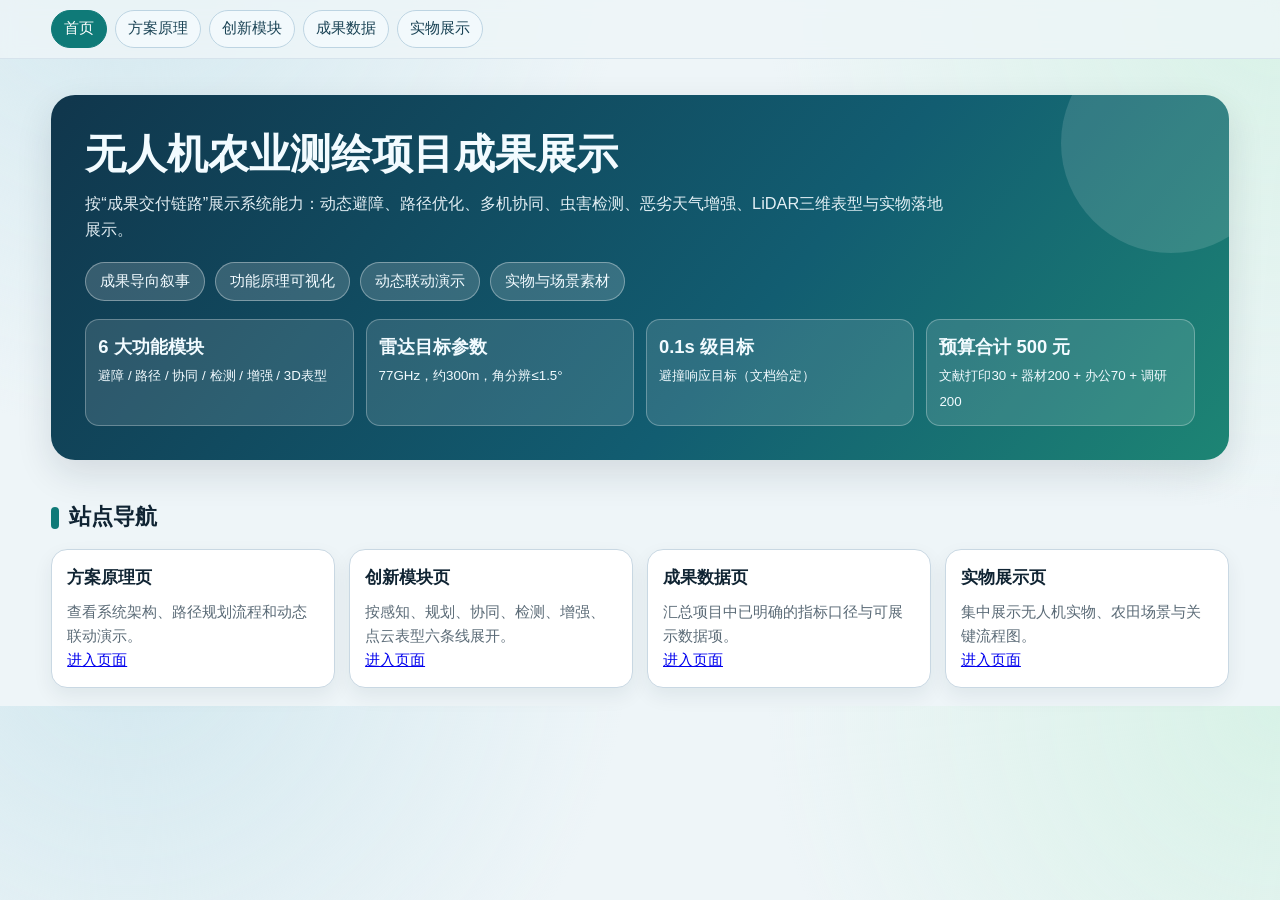
==== index.html @ a12f27b8 "Add files via upload" ====
﻿<!doctype html>
<html lang="zh-CN">
<head>
  <meta charset="UTF-8" />
  <meta name="viewport" content="width=device-width, initial-scale=1" />
  <title>无人机农业测绘项目成果展示</title>
  <link rel="stylesheet" href="styles.css" />
</head>
<body>
  <nav class="topnav"><div class="inner">
    <a class="active" href="index.html">首页</a>
    <a href="principles.html">方案原理</a>
    <a href="modules.html">创新模块</a>
    <a href="results.html">成果数据</a>
    <a href="gallery.html">实物展示</a>
  </div></nav>

  <div class="wrap">
    <header class="hero">
      <div class="hero-main">
        <h1>无人机农业测绘项目成果展示</h1>
        <p class="sub">按“成果交付链路”展示系统能力：动态避障、路径优化、多机协同、虫害检测、恶劣天气增强、LiDAR三维表型与实物落地展示。</p>
        <div class="tag-row">
          <span class="tag">成果导向叙事</span>
          <span class="tag">功能原理可视化</span>
          <span class="tag">动态联动演示</span>
          <span class="tag">实物与场景素材</span>
        </div>
        <div class="kpi-grid">
          <div class="kpi"><b>6 大功能模块</b><small>避障 / 路径 / 协同 / 检测 / 增强 / 3D表型</small></div>
          <div class="kpi"><b>雷达目标参数</b><small>77GHz，约300m，角分辨≤1.5°</small></div>
          <div class="kpi"><b>0.1s 级目标</b><small>避撞响应目标（文档给定）</small></div>
          <div class="kpi"><b>预算合计 500 元</b><small>文献打印30 + 器材200 + 办公70 + 调研200</small></div>
        </div>
      </div>
    </header>

    <section>
      <h2 class="title">站点导航</h2>
      <div class="cards">
        <article class="card"><h3>方案原理页</h3><p>查看系统架构、路径规划流程和动态联动演示。</p><p><a href="principles.html">进入页面</a></p></article>
        <article class="card"><h3>创新模块页</h3><p>按感知、规划、协同、检测、增强、点云表型六条线展开。</p><p><a href="modules.html">进入页面</a></p></article>
        <article class="card"><h3>成果数据页</h3><p>汇总项目中已明确的指标口径与可展示数据项。</p><p><a href="results.html">进入页面</a></p></article>
        <article class="card"><h3>实物展示页</h3><p>集中展示无人机实物、农田场景与关键流程图。</p><p><a href="gallery.html">进入页面</a></p></article>
      </div>
    </section>
  </div>
</body>
</html>
---- styles.css ----
﻿:root {
  --bg: #eef5f8;
  --card: #ffffff;
  --ink: #102433;
  --muted: #5b6b77;
  --line: #c9d8e3;
  --primary: #0f7a78;
  --accent: #f29d38;
  --danger: #d64b3d;
  --ok: #2f9e44;
  --shadow: 0 14px 36px rgba(16, 36, 51, 0.12);
}
* { box-sizing: border-box; }
body {
  margin: 0;
  color: var(--ink);
  font-family: "Source Han Sans CN", "Noto Sans SC", "Microsoft YaHei", sans-serif;
  background:
    radial-gradient(circle at 10% -10%, #d2e8ef 0, transparent 36%),
    radial-gradient(circle at 100% 0%, #d8f2e7 0, transparent 35%),
    var(--bg);
  line-height: 1.6;
}
.wrap { width: min(1180px, 92vw); margin: 0 auto; }
.topnav {
  position: sticky; top: 0; z-index: 50;
  backdrop-filter: blur(8px);
  background: rgba(238,245,248,.8);
  border-bottom: 1px solid #d6e3ec;
}
.topnav .inner { width: min(1180px, 92vw); margin: 0 auto; display: flex; gap: 8px; flex-wrap: wrap; padding: 10px 0; }
.topnav a {
  text-decoration: none;
  color: #194254;
  border: 1px solid #bdd4e2;
  padding: 6px 12px;
  border-radius: 999px;
  font-size: .92rem;
  background: #f2f9fc;
}
.topnav a.active { background: #0f7a78; color: #fff; border-color: #0f7a78; }
.hero { padding: 36px 0 22px; }
.hero-main {
  background: linear-gradient(130deg, #10364c 0%, #125d71 60%, #1d8574 100%);
  color: #f2fbff; border-radius: 24px; box-shadow: var(--shadow);
  padding: 34px; position: relative; overflow: hidden;
}
.hero-main::after {
  content: ""; position: absolute; width: 220px; height: 220px; border-radius: 50%;
  right: -52px; top: -62px; background: rgba(255,255,255,0.13);
}
h1 { margin: 0 0 10px; font-size: clamp(1.7rem, 3.2vw, 2.65rem); line-height: 1.25; }
.sub { margin: 0; font-size: 1.02rem; opacity: .93; max-width: 860px; }
.tag-row { display: flex; flex-wrap: wrap; gap: 10px; margin-top: 20px; }
.tag { background: rgba(255,255,255,.16); border:1px solid rgba(255,255,255,.35); border-radius:999px; padding:7px 14px; font-size:.92rem; }
.kpi-grid { margin-top: 18px; display: grid; grid-template-columns: repeat(auto-fit, minmax(220px, 1fr)); gap: 12px; }
.kpi { background: rgba(255,255,255,.12); border:1px solid rgba(255,255,255,.28); border-radius:14px; padding:12px; }
.kpi b { display:block; font-size:1.15rem; }
section { padding: 18px 0; }
.title { display:flex; align-items:center; gap:10px; margin:0 0 14px; font-size:1.36rem; }
.title::before { content:""; width:8px; height:22px; border-radius:999px; background:var(--primary); }
.cards { display:grid; grid-template-columns: repeat(auto-fit, minmax(240px, 1fr)); gap: 14px; }
.card { background:var(--card); border:1px solid var(--line); border-radius:16px; padding:15px; box-shadow:0 8px 20px rgba(17,37,50,.07); }
.card h3{margin:0 0 8px; font-size:1.04rem}
.card p{margin:0; color:var(--muted); font-size:.95rem}
.run-grid { display:grid; grid-template-columns:1.3fr 1fr; gap:14px; }
.canvas-box, .status-box { background:var(--card); border:1px solid var(--line); border-radius:16px; padding:12px; box-shadow:0 8px 20px rgba(17,37,50,.07); }
#flightCanvas { width:100%; height:340px; border-radius:12px; border:1px solid #d7e4ed; background:linear-gradient(180deg,#f5fbff 0%, #edf7ea 100%); display:block; }
.status-list{margin:0; padding:0; list-style:none}
.status-item{border:1px dashed #d0dce5; border-radius:12px; padding:10px; margin-bottom:10px; display:flex; justify-content:space-between; align-items:center; gap:10px; font-size:.94rem}
.pill{border-radius:999px; padding:3px 9px; font-size:.82rem; border:1px solid transparent; white-space:nowrap}
.pending{color:#8d5f00;background:#fff4d8;border-color:#ffd48a}
.active{color:#005a85;background:#dbf0ff;border-color:#9fd4ff}
.done{color:#1d6b28;background:#def9e3;border-color:#9edda9}
.warn{color:#9a2f25;background:#ffe3df;border-color:#ffb0a6}
.detector {
  background: linear-gradient(rgba(9, 20, 30, 0.34), rgba(9, 20, 30, 0.34)), url('assets/physical/pdf_obj_0104.jpg') center/cover no-repeat;
  border-radius:14px; min-height:210px; position:relative; overflow:hidden; border:1px solid #203243;
}
.detector::before{content:""; position:absolute; inset:0; background:linear-gradient(0deg, transparent 0, rgba(255,255,255,.07) 1px, transparent 2px) 0 0 / 100% 32px}
.bbox{position:absolute; border:2px solid var(--accent); box-shadow:0 0 0 1px rgba(255,255,255,.3) inset; animation:pulse 1.8s infinite ease-in-out}
.bbox:nth-child(2){animation-delay:.5s; border-color:#4cc9f0}
.bbox:nth-child(3){animation-delay:1s; border-color:#f94144}
.bbox-label{position:absolute; left:0; top:-24px; color:#fff; background:rgba(8,18,25,.78); border:1px solid rgba(255,255,255,.28); border-radius:6px; font-size:.72rem; padding:1px 6px; white-space:nowrap}
@keyframes pulse{0%,100%{opacity:.55}50%{opacity:1}}
.img-grid{display:grid; grid-template-columns:repeat(auto-fit,minmax(210px,1fr)); gap:12px}
.shot{position:relative; border-radius:14px; overflow:hidden; border:1px solid var(--line); background:#fff; cursor:zoom-in; min-height:160px}
.shot img{width:100%; height:100%; object-fit:cover; display:block; transition:transform .35s ease}
.shot:hover img{transform:scale(1.06)}
.shot span{position:absolute; left:8px; bottom:8px; background:rgba(9,24,33,.73); color:#fff; border-radius:8px; padding:3px 8px; font-size:.78rem}
.note{color:#6f7f8a; font-size:.92rem}
.table { width: 100%; border-collapse: collapse; background:#fff; border:1px solid var(--line); border-radius:12px; overflow:hidden; }
.table th, .table td { border-bottom:1px solid #dde8ef; padding:10px; text-align:left; }
.table th { background:#f3fafc; }
.lightbox { position:fixed; inset:0; background:rgba(6,17,25,.84); display:none; place-items:center; padding:20px; z-index:99; }
.lightbox.open{display:grid}
.lightbox img{max-width:min(95vw,1200px); max-height:90vh; border-radius:14px; border:2px solid rgba(255,255,255,.35)}
@media (max-width: 900px) {
  .run-grid { grid-template-columns: 1fr; }
  #flightCanvas { height: 280px; }
}
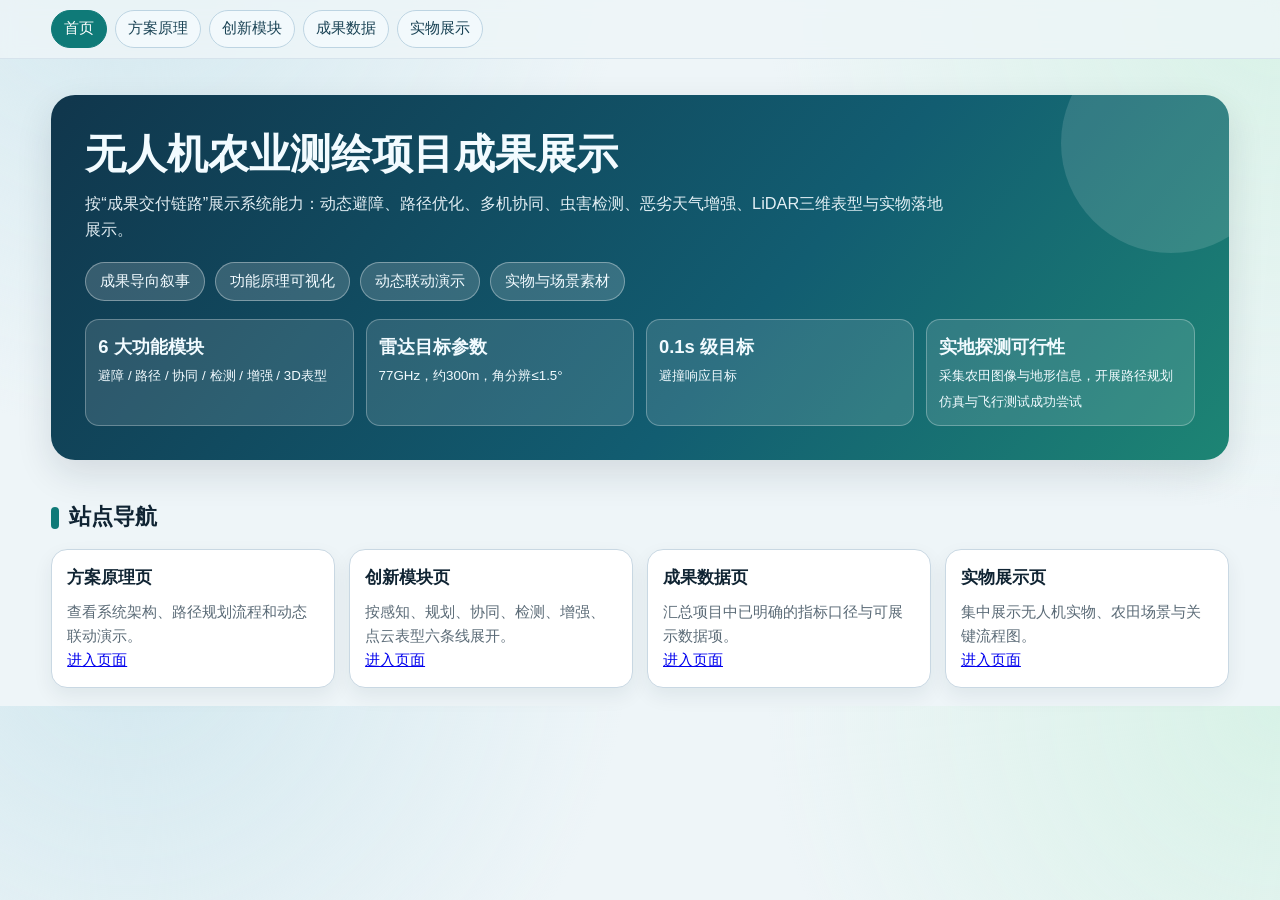
==== commit bca04fdd: "Update index.html" ====
--- a/index.html
+++ b/index.html
@@ -1,49 +1,49 @@
-﻿<!doctype html>
-<html lang="zh-CN">
-<head>
-  <meta charset="UTF-8" />
-  <meta name="viewport" content="width=device-width, initial-scale=1" />
-  <title>无人机农业测绘项目成果展示</title>
-  <link rel="stylesheet" href="styles.css" />
-</head>
-<body>
-  <nav class="topnav"><div class="inner">
-    <a class="active" href="index.html">首页</a>
-    <a href="principles.html">方案原理</a>
-    <a href="modules.html">创新模块</a>
-    <a href="results.html">成果数据</a>
-    <a href="gallery.html">实物展示</a>
-  </div></nav>
-
-  <div class="wrap">
-    <header class="hero">
-      <div class="hero-main">
-        <h1>无人机农业测绘项目成果展示</h1>
-        <p class="sub">按“成果交付链路”展示系统能力：动态避障、路径优化、多机协同、虫害检测、恶劣天气增强、LiDAR三维表型与实物落地展示。</p>
-        <div class="tag-row">
-          <span class="tag">成果导向叙事</span>
-          <span class="tag">功能原理可视化</span>
-          <span class="tag">动态联动演示</span>
-          <span class="tag">实物与场景素材</span>
-        </div>
-        <div class="kpi-grid">
-          <div class="kpi"><b>6 大功能模块</b><small>避障 / 路径 / 协同 / 检测 / 增强 / 3D表型</small></div>
-          <div class="kpi"><b>雷达目标参数</b><small>77GHz，约300m，角分辨≤1.5°</small></div>
-          <div class="kpi"><b>0.1s 级目标</b><small>避撞响应目标（文档给定）</small></div>
-          <div class="kpi"><b>预算合计 500 元</b><small>文献打印30 + 器材200 + 办公70 + 调研200</small></div>
-        </div>
-      </div>
-    </header>
-
-    <section>
-      <h2 class="title">站点导航</h2>
-      <div class="cards">
-        <article class="card"><h3>方案原理页</h3><p>查看系统架构、路径规划流程和动态联动演示。</p><p><a href="principles.html">进入页面</a></p></article>
-        <article class="card"><h3>创新模块页</h3><p>按感知、规划、协同、检测、增强、点云表型六条线展开。</p><p><a href="modules.html">进入页面</a></p></article>
-        <article class="card"><h3>成果数据页</h3><p>汇总项目中已明确的指标口径与可展示数据项。</p><p><a href="results.html">进入页面</a></p></article>
-        <article class="card"><h3>实物展示页</h3><p>集中展示无人机实物、农田场景与关键流程图。</p><p><a href="gallery.html">进入页面</a></p></article>
-      </div>
-    </section>
-  </div>
-</body>
+﻿<!doctype html>
+<html lang="zh-CN">
+<head>
+  <meta charset="UTF-8" />
+  <meta name="viewport" content="width=device-width, initial-scale=1" />
+  <title>无人机农业测绘项目成果展示</title>
+  <link rel="stylesheet" href="styles.css" />
+</head>
+<body>
+  <nav class="topnav"><div class="inner">
+    <a class="active" href="index.html">首页</a>
+    <a href="principles.html">方案原理</a>
+    <a href="modules.html">创新模块</a>
+    <a href="results.html">成果数据</a>
+    <a href="gallery.html">实物展示</a>
+  </div></nav>
+
+  <div class="wrap">
+    <header class="hero">
+      <div class="hero-main">
+        <h1>无人机农业测绘项目成果展示</h1>
+        <p class="sub">按“成果交付链路”展示系统能力：动态避障、路径优化、多机协同、虫害检测、恶劣天气增强、LiDAR三维表型与实物落地展示。</p>
+        <div class="tag-row">
+          <span class="tag">成果导向叙事</span>
+          <span class="tag">功能原理可视化</span>
+          <span class="tag">动态联动演示</span>
+          <span class="tag">实物与场景素材</span>
+        </div>
+        <div class="kpi-grid">
+          <div class="kpi"><b>6 大功能模块</b><small>避障 / 路径 / 协同 / 检测 / 增强 / 3D表型</small></div>
+          <div class="kpi"><b>雷达目标参数</b><small>77GHz，约300m，角分辨≤1.5°</small></div>
+          <div class="kpi"><b>0.1s 级目标</b><small>避撞响应目标</small></div>
+          <div class="kpi"><b>实地探测可行性</b><small>采集农田图像与地形信息，开展路径规划仿真与飞行测试成功尝试</small></div>
+        </div>
+      </div>
+    </header>
+
+    <section>
+      <h2 class="title">站点导航</h2>
+      <div class="cards">
+        <article class="card"><h3>方案原理页</h3><p>查看系统架构、路径规划流程和动态联动演示。</p><p><a href="principles.html">进入页面</a></p></article>
+        <article class="card"><h3>创新模块页</h3><p>按感知、规划、协同、检测、增强、点云表型六条线展开。</p><p><a href="modules.html">进入页面</a></p></article>
+        <article class="card"><h3>成果数据页</h3><p>汇总项目中已明确的指标口径与可展示数据项。</p><p><a href="results.html">进入页面</a></p></article>
+        <article class="card"><h3>实物展示页</h3><p>集中展示无人机实物、农田场景与关键流程图。</p><p><a href="gallery.html">进入页面</a></p></article>
+      </div>
+    </section>
+  </div>
+</body>
 </html>
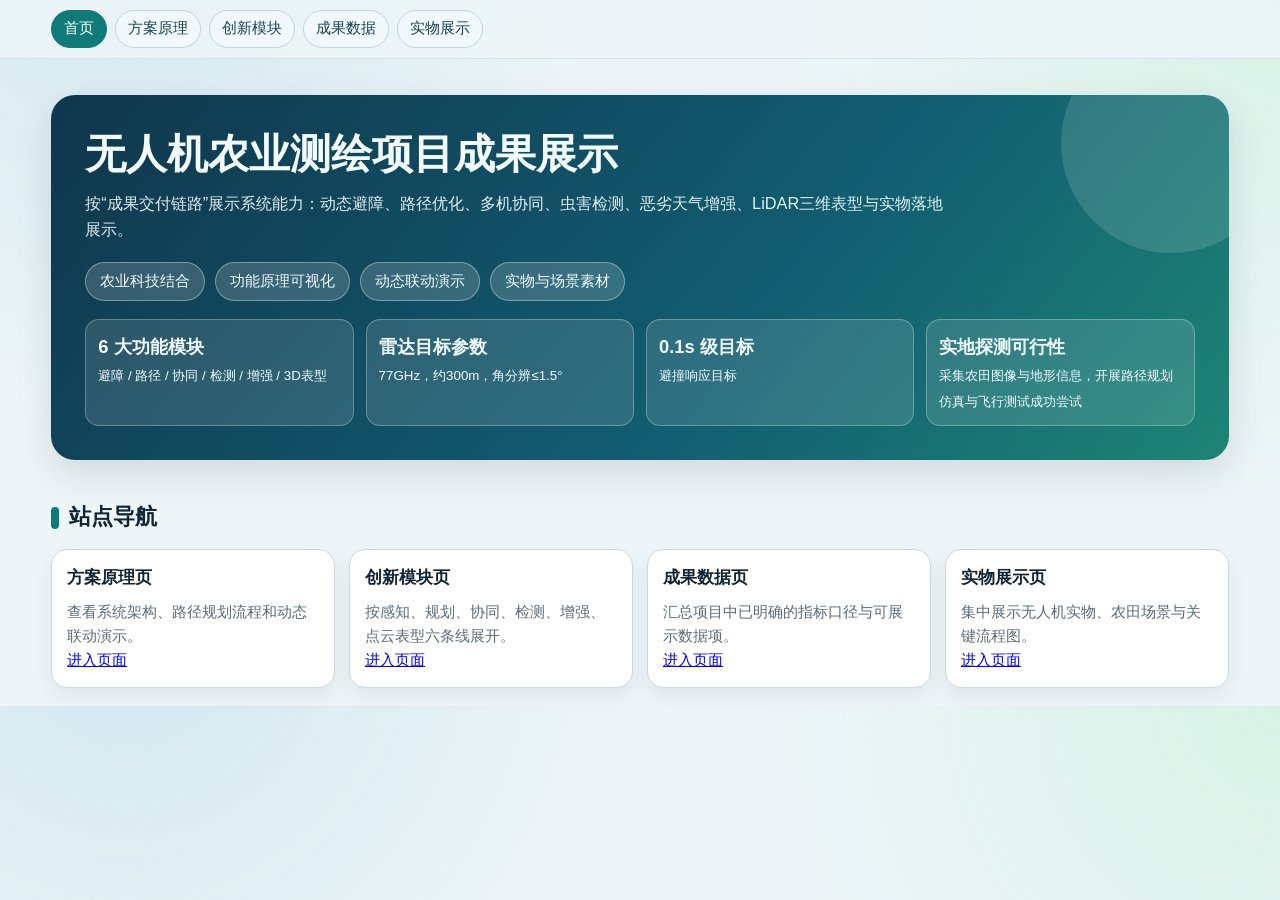
==== commit ef9711b5: "Fix HTML encoding issues in index.html" ====
--- a/index.html
+++ b/index.html
@@ -21,7 +21,7 @@
         <h1>无人机农业测绘项目成果展示</h1>
         <p class="sub">按“成果交付链路”展示系统能力：动态避障、路径优化、多机协同、虫害检测、恶劣天气增强、LiDAR三维表型与实物落地展示。</p>
         <div class="tag-row">
-          <span class="tag">成果导向叙事</span>
+          <span class="tag">农业科技结合</span>
           <span class="tag">功能原理可视化</span>
           <span class="tag">动态联动演示</span>
           <span class="tag">实物与场景素材</span>
